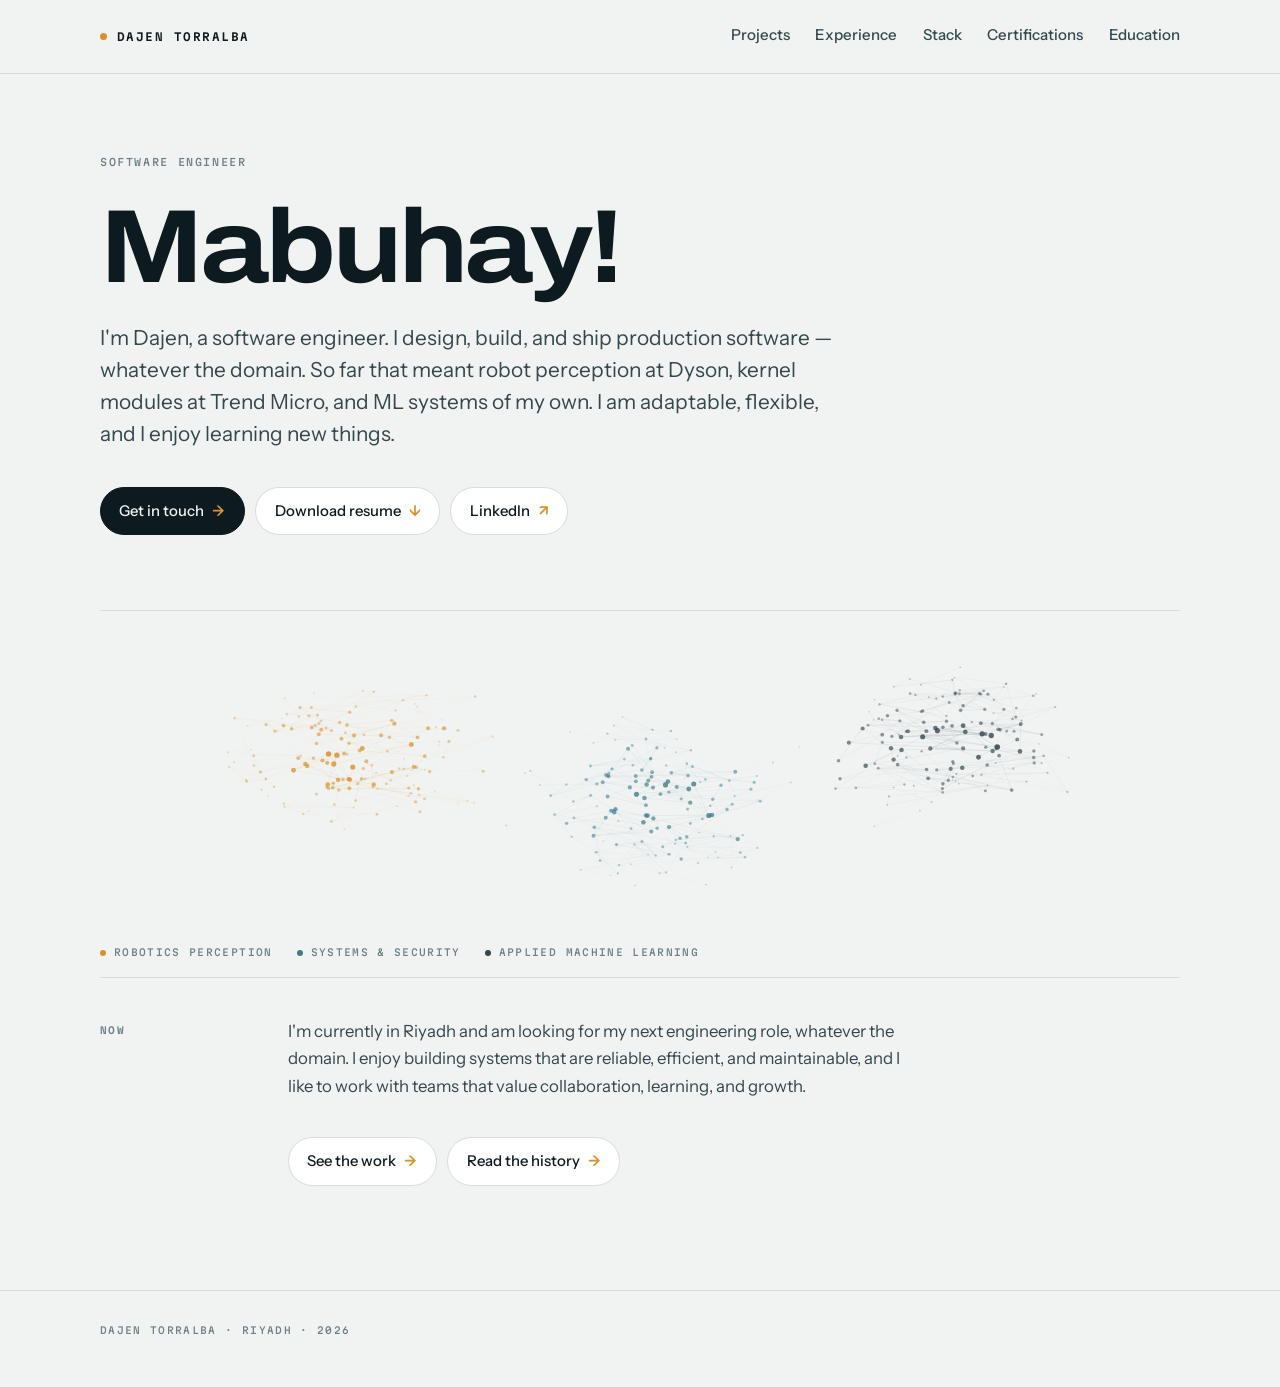
==== index.html @ 3a0ca4c9 "Add portfolio site pages, styles, and GitHub Pages deploy workflow" ====
<!DOCTYPE html>
<html lang="en">
  <head>
    <meta charset="UTF-8" />
    <meta name="viewport" content="width=device-width, initial-scale=1.0" />
    <meta name="description" content="Dajen Torralba is a software engineer in Riyadh working across robotics perception, systems security, and applied machine learning." />
    <title>Dajen Torralba — Software Engineer</title>

    <meta property="og:type" content="website" />
    <meta property="og:title" content="Dajen Torralba — Software Engineer" />
    <meta property="og:description" content="Dajen Torralba is a software engineer in Riyadh working across robotics perception, systems security, and applied machine learning." />
    <meta name="twitter:card" content="summary_large_image" />

    <link rel="icon" href="data:image/svg+xml,<svg xmlns='http://www.w3.org/2000/svg' viewBox='0 0 32 32'><circle cx='16' cy='16' r='9' fill='%23d9922b'/></svg>" />

    <link rel="preconnect" href="https://fonts.googleapis.com" />
    <link rel="preconnect" href="https://fonts.gstatic.com" crossorigin />
    <link
      href="https://fonts.googleapis.com/css2?family=Archivo:wdth,wght@100..125,400..800&family=Instrument+Sans:wght@400..700&family=Martian+Mono:wght@400..700&display=swap"
      rel="stylesheet"
    />
    <link rel="stylesheet" href="styles.css" />
    <script>document.documentElement.classList.add("js");</script>
  </head>
  <body>
    <a class="skip-link" href="#main">Skip to content</a>

    <header class="masthead">
      <div class="shell masthead__inner">
        <a class="brand" href="index.html">Dajen&nbsp;Torralba</a>
        <nav class="nav" data-nav aria-label="Primary">
        <a href="projects.html">Projects</a>
        <a href="experience.html">Experience</a>
        <a href="stack.html">Stack</a>
        <a href="certifications.html">Certifications</a>
        <a href="education.html">Education</a>
        </nav>
        <button class="menu-toggle" aria-expanded="false" aria-controls="drawer">Menu</button>
      </div>
    </header>

    <div class="scrim"></div>
    <nav id="drawer" class="drawer" data-nav aria-label="Primary mobile">
      <button class="drawer__close" aria-label="Close menu">Close ×</button>
      <a href="projects.html">Projects</a>
      <a href="experience.html">Experience</a>
      <a href="stack.html">Stack</a>
      <a href="certifications.html">Certifications</a>
      <a href="education.html">Education</a>
    </nav>

    <main id="main">
      <section class="shell hero">
        <p class="hero__meta">Software engineer</p>
        <h1 class="hero__greeting">Mabuhay!</h1>
        <p class="hero__lede">
         I'm Dajen, a software engineer. I design, build, and ship production software — whatever the domain. So far that meant 
         robot perception at Dyson, kernel modules at Trend Micro, and ML systems of my own. I am adaptable, flexible, and I enjoy learning 
         new things.
        </p>
        <div class="hero__links">
          <a class="link-btn link-btn--primary" href="mailto:dajen.s.torralba@gmail.com">
            Get in touch <span class="link-btn__arrow" aria-hidden="true">&rarr;</span>
          </a>
          <a class="link-btn" href="Dajen_Torralba_Resume_August_2026.pdf" download>
            Download resume <span class="link-btn__arrow" aria-hidden="true">&darr;</span>
          </a>
          <a class="link-btn" href="https://www.linkedin.com/in/dajen-torralba" target="_blank" rel="noreferrer">
            LinkedIn <span class="link-btn__arrow" aria-hidden="true">&nearr;</span>
          </a>
        </div>
      </section>

      <section class="shell cloud" aria-label="Areas of work">
        <canvas class="cloud__canvas" role="img"
          aria-label="Three clusters of points representing robotics perception, systems and security, and applied machine learning."></canvas>
        <div class="cloud__legend">
          <span class="is-robotics">Robotics perception</span>
          <span class="is-systems">Systems &amp; security</span>
          <span class="is-ml">Applied machine learning</span>
        </div>
      </section>

      <section class="shell rail reveal">
        <p class="rail__label">Now</p>
        <div class="rail__body">
          <p class="page-intro">
            I'm currently in Riyadh and am looking for my next engineering role, whatever the domain. I enjoy building systems that are reliable, efficient, and maintainable, and I like to work with teams that value collaboration, learning, and growth.
          </p>
          <div class="hero__links">
            <a class="link-btn" href="projects.html">See the work <span class="link-btn__arrow" aria-hidden="true">&rarr;</span></a>
            <a class="link-btn" href="experience.html">Read the history <span class="link-btn__arrow" aria-hidden="true">&rarr;</span></a>
          </div>
        </div>
      </section>

    </main>

    <footer class="footer">
      <div class="shell footer__inner">
        <p>Dajen Torralba · Riyadh · 2026</p>
      </div>
    </footer>

    <script src="script.js"></script>
  </body>
</html>
---- styles.css ----
/* ============================================================
   Dajen Torralba — portfolio
   Direction: instrumentation. Signal in, inference out.
   ============================================================ */

:root {
  color-scheme: light;

  /* Depth-map palette: cold = distant/secondary, warm = near/active */
  --ink:      #0d1a1f;
  --ink-2:    #33474f;
  --ink-3:    #6c8189;
  --paper:    #f1f3f2;
  --surface:  #ffffff;
  --line:     #d7dddb;
  --line-soft:#e6eae9;
  --far:      #3e7c8c;
  --near:     #d9922b;

  --display: "Archivo", ui-sans-serif, system-ui, sans-serif;
  --body:    "Instrument Sans", ui-sans-serif, system-ui, sans-serif;
  --mono:    "Martian Mono", ui-monospace, "SF Mono", Menlo, monospace;

  --rail: 9rem;
  --gap:  2.75rem;
  --radius: 2px;
}

*,
*::before,
*::after {
  box-sizing: border-box;
}

html {
  scroll-behavior: smooth;
  -webkit-text-size-adjust: 100%;
}

body {
  margin: 0;
  min-height: 100vh;
  background: var(--paper);
  color: var(--ink);
  font-family: var(--body);
  font-size: 16px;
  line-height: 1.65;
  font-synthesis-weight: none;
  -webkit-font-smoothing: antialiased;
}

a {
  color: inherit;
  text-decoration: none;
}

button {
  font: inherit;
  color: inherit;
  border: none;
  background: none;
  padding: 0;
  cursor: pointer;
}

img,
canvas {
  display: block;
  max-width: 100%;
}

:focus-visible {
  outline: 2px solid var(--near);
  outline-offset: 3px;
  border-radius: var(--radius);
}

.skip-link {
  position: absolute;
  left: -9999px;
  top: 0;
  background: var(--ink);
  color: var(--paper);
  padding: 0.75rem 1rem;
  z-index: 100;
}

.skip-link:focus {
  left: 0;
}

/* ---------- shell ---------------------------------------- */

.shell {
  width: min(1080px, 100% - 3rem);
  margin-inline: auto;
}

/* ---------- masthead ------------------------------------- */

.masthead {
  border-bottom: 1px solid var(--line);
  background: var(--paper);
  position: sticky;
  top: 0;
  z-index: 20;
}

.masthead__inner {
  display: flex;
  align-items: center;
  justify-content: space-between;
  gap: 1.5rem;
  padding-block: 1.1rem;
}

.brand {
  font-family: var(--mono);
  font-size: 0.68rem;
  font-weight: 600;
  letter-spacing: 0.14em;
  text-transform: uppercase;
  line-height: 1.3;
  display: inline-flex;
  align-items: center;
  gap: 0.6rem;
}

.brand::before {
  content: "";
  width: 7px;
  height: 7px;
  border-radius: 50%;
  background: var(--near);
  flex: none;
}

.nav {
  display: none;
  gap: 1.6rem;
}

.nav a {
  font-size: 0.94rem;
  font-weight: 500;
  color: var(--ink-2);
  padding-block: 0.35rem;
  border-bottom: 2px solid transparent;
  transition: color 140ms ease, border-color 140ms ease;
}

.nav a:hover {
  color: var(--ink);
}

.nav a[aria-current="page"] {
  color: var(--ink);
  border-bottom-color: var(--near);
}

.menu-toggle {
  font-family: var(--mono);
  font-size: 0.62rem;
  font-weight: 600;
  letter-spacing: 0.14em;
  text-transform: uppercase;
  padding: 0.6rem 0.9rem;
  border: 1px solid var(--line);
  border-radius: 999px;
  background: var(--surface);
}

/* ---------- drawer (mobile) ------------------------------ */

.scrim {
  position: fixed;
  inset: 0;
  background: rgba(13, 26, 31, 0.35);
  opacity: 0;
  pointer-events: none;
  transition: opacity 200ms ease;
  z-index: 29;
}

.scrim.is-open {
  opacity: 1;
  pointer-events: auto;
}

.drawer {
  position: fixed;
  inset: 0 0 0 auto;
  width: min(300px, 84vw);
  background: var(--surface);
  border-left: 1px solid var(--line);
  padding: 1.5rem 1.25rem;
  transform: translateX(105%);
  transition: transform 240ms cubic-bezier(0.32, 0.72, 0, 1);
  z-index: 30;
  display: flex;
  flex-direction: column;
  gap: 0.2rem;
}

.drawer.is-open {
  transform: translateX(0);
}

.drawer__close {
  align-self: flex-end;
  font-family: var(--mono);
  font-size: 0.62rem;
  letter-spacing: 0.14em;
  text-transform: uppercase;
  color: var(--ink-3);
  margin-bottom: 1.25rem;
}

.drawer a {
  display: block;
  padding: 0.8rem 0.75rem;
  font-size: 1.02rem;
  border-bottom: 1px solid var(--line-soft);
  color: var(--ink-2);
}

.drawer a[aria-current="page"] {
  color: var(--ink);
  font-weight: 600;
}

.drawer a[aria-current="page"]::before {
  content: "";
  display: inline-block;
  width: 6px;
  height: 6px;
  border-radius: 50%;
  background: var(--near);
  margin-right: 0.6rem;
  vertical-align: middle;
}

/* ---------- hero ----------------------------------------- */

.hero {
  padding-block: clamp(3rem, 7vw, 5rem) clamp(1.5rem, 3vw, 2.25rem);
}

.hero__greeting {
  font-family: var(--display);
  font-size: clamp(3.4rem, 9vw, 6.5rem);
  font-weight: 700;
  font-stretch: 112%;
  letter-spacing: -0.03em;
  line-height: 0.95;
  margin: 0 0 1.5rem;
}

.hero__lede {
  font-size: clamp(1.05rem, 1.9vw, 1.3rem);
  line-height: 1.55;
  color: var(--ink-2);
  max-width: 54ch;
  margin: 0;
}

.hero__meta {
  font-family: var(--mono);
  font-size: 0.63rem;
  font-weight: 500;
  letter-spacing: 0.16em;
  text-transform: uppercase;
  color: var(--ink-3);
  margin: 0 0 1.75rem;
}

.hero__links {
  display: flex;
  flex-wrap: wrap;
  gap: 0.65rem;
  margin-top: 2.25rem;
}

.link-btn {
  display: inline-flex;
  align-items: center;
  gap: 0.5rem;
  padding: 0.7rem 1.15rem;
  border: 1px solid var(--line);
  border-radius: 999px;
  background: var(--surface);
  font-size: 0.93rem;
  font-weight: 500;
  transition: border-color 140ms ease, transform 140ms ease;
}

.link-btn:hover {
  border-color: var(--ink-3);
  transform: translateY(-1px);
}

.link-btn--primary {
  background: var(--ink);
  color: var(--paper);
  border-color: var(--ink);
}

.link-btn--primary:hover {
  border-color: var(--ink);
}

.link-btn__arrow {
  color: var(--near);
  font-weight: 600;
}

/* ---------- signature: point cloud ----------------------- */

.cloud {
  position: relative;
  margin-top: clamp(1.75rem, 3vw, 2.5rem);
  border-top: 1px solid var(--line);
  border-bottom: 1px solid var(--line);
  padding-block: 0.5rem;
}

.cloud__canvas {
  width: 100%;
  height: clamp(230px, 28vw, 310px);
}

.cloud__legend {
  display: flex;
  flex-wrap: wrap;
  gap: 1.5rem;
  padding-block: 1rem 0.5rem;
  font-family: var(--mono);
  font-size: 0.6rem;
  font-weight: 500;
  letter-spacing: 0.14em;
  text-transform: uppercase;
  color: var(--ink-3);
}

.cloud__legend span {
  display: inline-flex;
  align-items: center;
  gap: 0.5rem;
}

.cloud__legend span::before {
  content: "";
  width: 6px;
  height: 6px;
  border-radius: 50%;
}

.cloud__legend .is-robotics::before { background: var(--near); }
.cloud__legend .is-systems::before  { background: var(--far); }
.cloud__legend .is-ml::before       { background: var(--ink-2); }

/* ---------- page header ---------------------------------- */

.page-head {
  padding-block: clamp(3rem, 6vw, 4.5rem) 2.25rem;
}

.eyebrow {
  font-family: var(--mono);
  font-size: 0.62rem;
  font-weight: 600;
  letter-spacing: 0.18em;
  text-transform: uppercase;
  color: var(--near);
  margin: 0 0 1rem;
}

.page-title {
  font-family: var(--display);
  font-size: clamp(2.4rem, 5.5vw, 3.6rem);
  font-weight: 700;
  font-stretch: 108%;
  letter-spacing: -0.025em;
  line-height: 1;
  margin: 0 0 1rem;
}

.page-intro {
  font-size: 1.05rem;
  color: var(--ink-2);
  max-width: 58ch;
  margin: 0;
}

/* ---------- rail layout ---------------------------------- */

.rail {
  display: grid;
  grid-template-columns: var(--rail) 1fr;
  gap: var(--gap);
  padding-block: 2.5rem;
  border-top: 1px solid var(--line);
}

/* the cloud already draws a rule beneath its legend */
.cloud + .rail {
  border-top: none;
}

.rail__label {
  font-family: var(--mono);
  font-size: 0.6rem;
  font-weight: 600;
  letter-spacing: 0.14em;
  text-transform: uppercase;
  color: var(--ink-3);
  line-height: 1.6;
  margin: 0.35rem 0 0;
  align-self: start;
}

.rail__body > *:first-child {
  margin-top: 0;
}

/* ---------- plates (projects / certs / education) -------- */

.plates {
  display: grid;
  gap: 1.25rem;
}

.plate {
  background: var(--surface);
  border: 1px solid var(--line);
  border-radius: var(--radius);
  padding: 1.5rem 1.6rem;
  transition: border-color 160ms ease;
}

.plate:hover {
  border-color: var(--ink-3);
}

.plate__title {
  font-family: var(--display);
  font-size: 1.22rem;
  font-weight: 650;
  letter-spacing: -0.01em;
  line-height: 1.25;
  margin: 0 0 0.6rem;
}

.plate__meta {
  font-family: var(--mono);
  font-size: 0.62rem;
  font-weight: 500;
  letter-spacing: 0.1em;
  text-transform: uppercase;
  color: var(--ink-3);
  margin: 0 0 0.75rem;
}

.plate p {
  margin: 0;
  color: var(--ink-2);
  font-size: 0.97rem;
}

.plate__link {
  display: inline-flex;
  align-items: center;
  gap: 0.4rem;
  margin-top: 1rem;
  font-size: 0.88rem;
  font-weight: 600;
  color: var(--ink);
  border-bottom: 1px solid var(--near);
  padding-bottom: 1px;
}

.plate__link:hover {
  color: var(--far);
}

/* ---------- timeline ------------------------------------- */

.entry {
  display: grid;
  grid-template-columns: var(--rail) 1fr;
  gap: var(--gap);
  padding-block: 2.5rem;
  border-top: 1px solid var(--line);
  position: relative;
}

.entry::before {
  content: "";
  position: absolute;
  top: -1px;
  left: 0;
  width: 28px;
  height: 3px;
  background: var(--near);
}

.entry__date {
  font-family: var(--mono);
  font-size: 0.6rem;
  font-weight: 600;
  letter-spacing: 0.1em;
  text-transform: uppercase;
  color: var(--ink-3);
  margin: 0.35rem 0 0;
  align-self: start;
  line-height: 1.7;
}

.entry__org {
  font-family: var(--display);
  font-size: 1.45rem;
  font-weight: 700;
  font-stretch: 105%;
  letter-spacing: -0.015em;
  line-height: 1.15;
  margin: 0 0 0.3rem;
}

.entry__role {
  font-size: 1rem;
  color: var(--far);
  font-weight: 600;
  margin: 0 0 1.1rem;
}

.entry__list {
  margin: 0;
  padding: 0;
  list-style: none;
  display: grid;
  gap: 0.7rem;
}

.entry__list li {
  position: relative;
  padding-left: 1.15rem;
  color: var(--ink-2);
  font-size: 0.97rem;
}

.entry__list li::before {
  content: "";
  position: absolute;
  left: 0;
  top: 0.68em;
  width: 5px;
  height: 1px;
  background: var(--ink-3);
}

/* ---------- stack ---------------------------------------- */

.tags {
  display: flex;
  flex-wrap: wrap;
  gap: 0.5rem;
}

.plate .tags {
  margin-bottom: 0.9rem;
}

.tags span {
  display: inline-flex;
  align-items: center;
  padding: 0.45rem 0.85rem;
  border: 1px solid var(--line);
  border-radius: var(--radius);
  background: var(--surface);
  font-size: 0.88rem;
  color: var(--ink-2);
  transition: border-color 140ms ease, color 140ms ease;
}

.tags span:hover {
  border-color: var(--far);
  color: var(--ink);
}

/* ---------- footer --------------------------------------- */

.footer {
  border-top: 1px solid var(--line);
  margin-top: 4rem;
  padding-block: 2rem 3rem;
}

.footer__inner {
  display: flex;
  flex-wrap: wrap;
  gap: 1rem 2rem;
  justify-content: space-between;
  align-items: baseline;
}

.footer p {
  margin: 0;
  font-family: var(--mono);
  font-size: 0.6rem;
  font-weight: 500;
  letter-spacing: 0.14em;
  text-transform: uppercase;
  color: var(--ink-3);
}

/* ---------- reveal --------------------------------------- */

/* Gated on .js so that with scripting disabled the content is simply
   visible rather than stuck at opacity 0. */
html.js .reveal {
  opacity: 0;
  transform: translateY(10px);
  transition: opacity 600ms ease, transform 600ms ease;
}

html.js .reveal.is-visible {
  opacity: 1;
  transform: none;
}

/* ---------- responsive ----------------------------------- */

@media (min-width: 900px) {
  .nav {
    display: flex;
  }

  .menu-toggle,
  .drawer,
  .scrim {
    display: none;
  }
}

@media (min-width: 720px) {
  .plates--two {
    grid-template-columns: repeat(2, minmax(0, 1fr));
  }
}

@media (max-width: 719px) {
  .shell {
    width: calc(100% - 2.25rem);
  }

  .rail,
  .entry {
    grid-template-columns: 1fr;
    gap: 0.9rem;
  }

  .rail__label,
  .entry__date {
    margin-top: 0;
  }
}

@media (prefers-reduced-motion: reduce) {
  html {
    scroll-behavior: auto;
  }

  *,
  *::before,
  *::after {
    animation-duration: 0.01ms !important;
    transition-duration: 0.01ms !important;
  }

  html.js .reveal {
    opacity: 1;
    transform: none;
  }
}

/* ---------- credential readout --------------------------- */

.marks {
  display: flex;
  flex-wrap: wrap;
  gap: 0 2.25rem;
  margin: 1.25rem 0 0;
  padding: 0;
}

.marks > div {
  padding-left: 0.9rem;
  border-left: 2px solid var(--near);
  margin-block: 0.5rem;
}

.marks dt {
  font-family: var(--mono);
  font-size: 0.55rem;
  font-weight: 600;
  letter-spacing: 0.14em;
  text-transform: uppercase;
  color: var(--ink-3);
  margin: 0 0 0.15rem;
}

.marks dd {
  margin: 0;
  font-family: var(--display);
  font-size: 1.05rem;
  font-weight: 650;
  letter-spacing: -0.01em;
  color: var(--ink);
  line-height: 1.25;
}
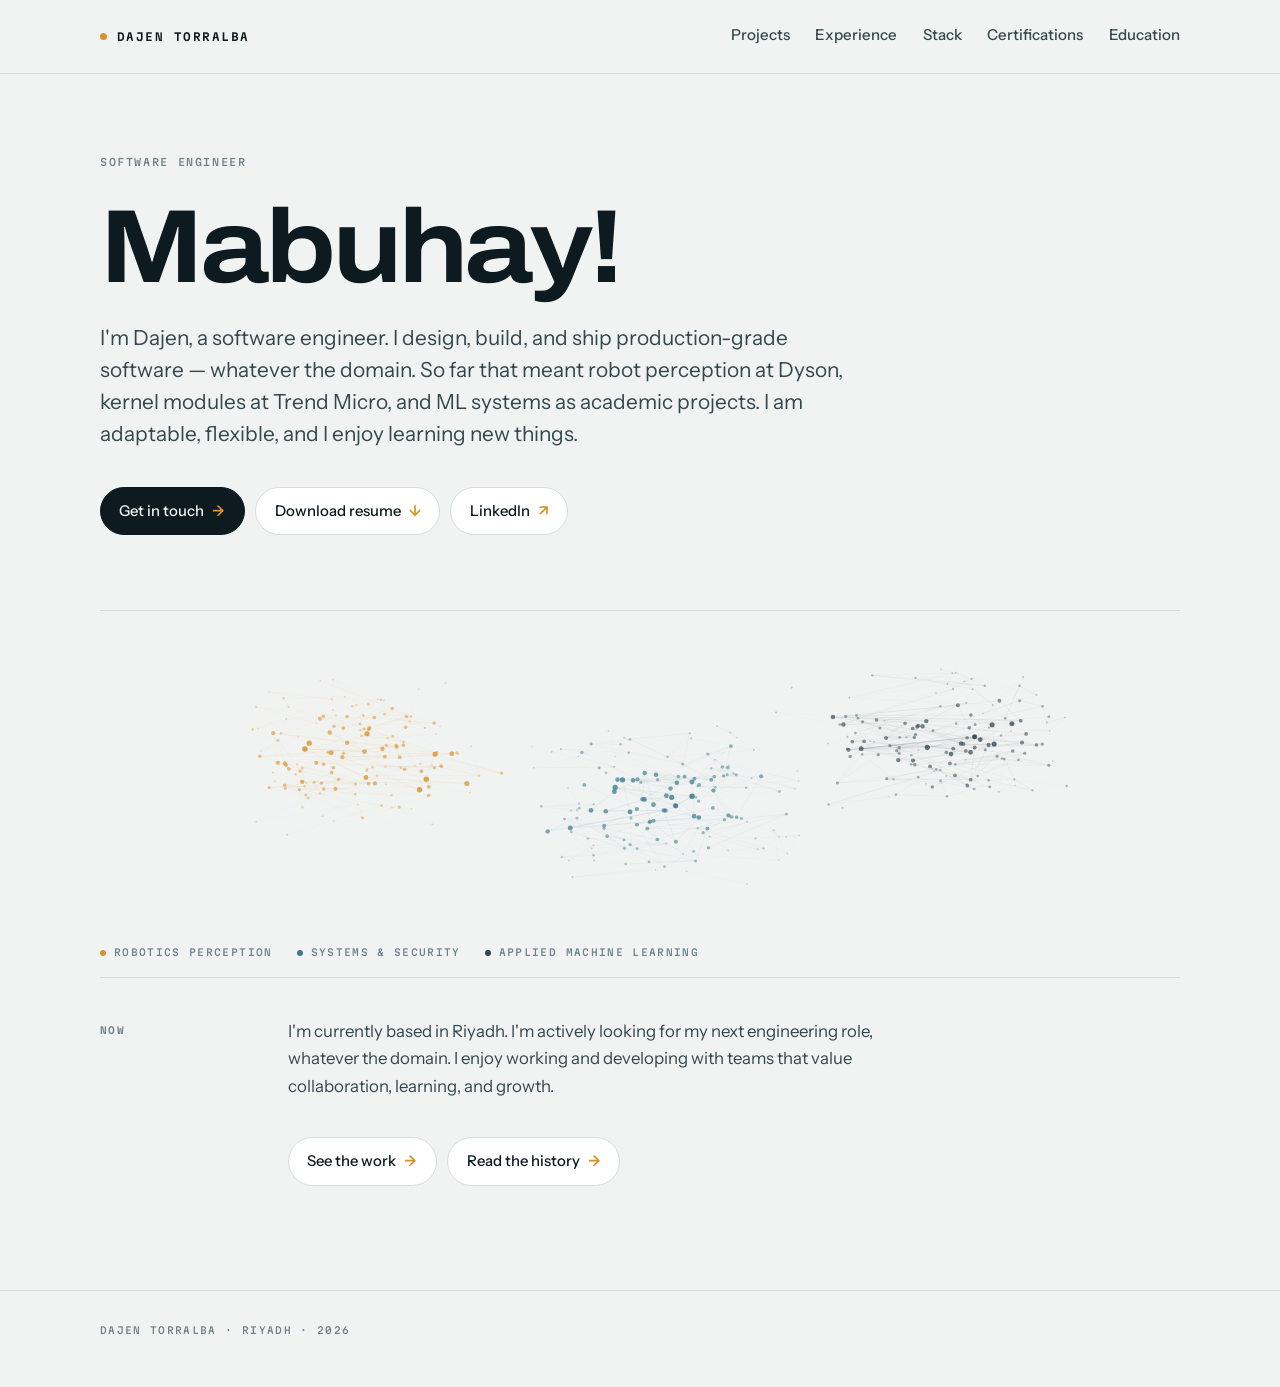
==== commit e9aa6631: "Refine hero and Now section copy" ====
--- a/index.html
+++ b/index.html
@@ -54,8 +54,8 @@
         <p class="hero__meta">Software engineer</p>
         <h1 class="hero__greeting">Mabuhay!</h1>
         <p class="hero__lede">
-         I'm Dajen, a software engineer. I design, build, and ship production software — whatever the domain. So far that meant 
-         robot perception at Dyson, kernel modules at Trend Micro, and ML systems of my own. I am adaptable, flexible, and I enjoy learning 
+         I'm Dajen, a software engineer. I design, build, and ship production-grade software — whatever the domain. So far that meant 
+         robot perception at Dyson, kernel modules at Trend Micro, and ML systems as academic projects. I am adaptable, flexible, and I enjoy learning 
          new things.
         </p>
         <div class="hero__links">
@@ -85,7 +85,7 @@
         <p class="rail__label">Now</p>
         <div class="rail__body">
           <p class="page-intro">
-            I'm currently in Riyadh and am looking for my next engineering role, whatever the domain. I enjoy building systems that are reliable, efficient, and maintainable, and I like to work with teams that value collaboration, learning, and growth.
+            I'm currently based in Riyadh. I'm actively looking for my next engineering role, whatever the domain. I enjoy working and developing with teams that value collaboration, learning, and growth.
           </p>
           <div class="hero__links">
             <a class="link-btn" href="projects.html">See the work <span class="link-btn__arrow" aria-hidden="true">&rarr;</span></a>
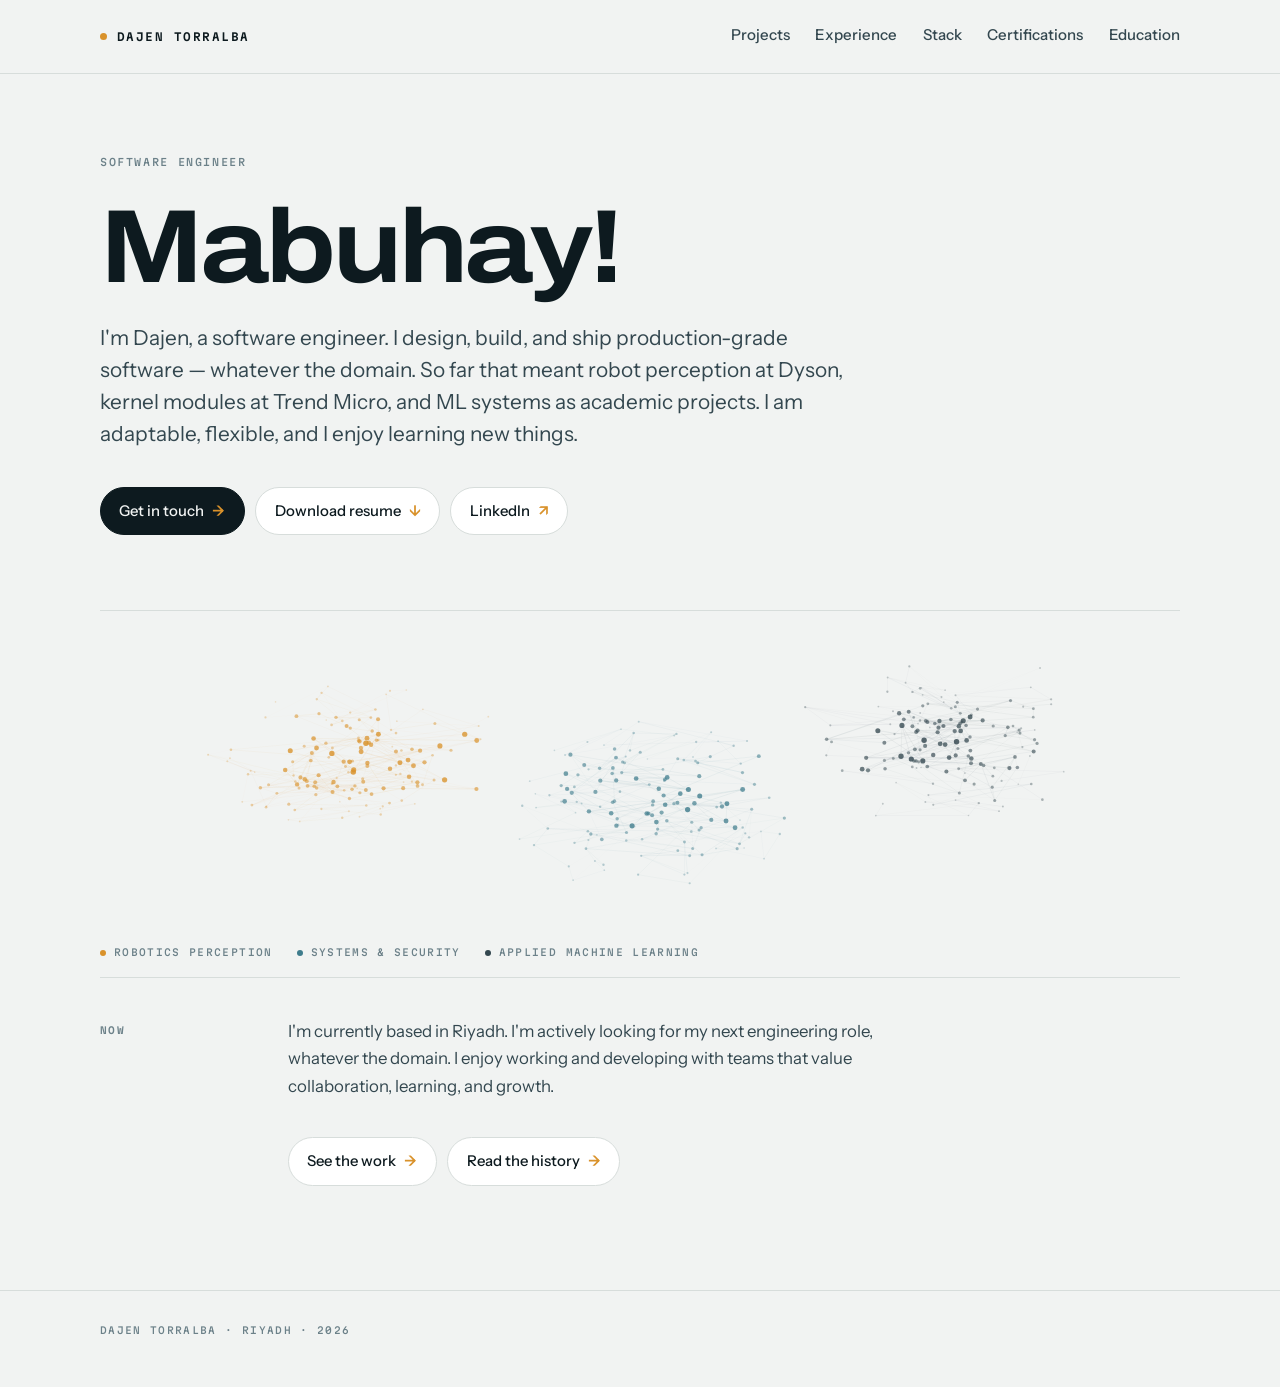
==== commit 82f56117: "Add Umami analytics with custom event tracking Pageviews come from a cookieless Umami beacon in each" ====
--- a/index.html
+++ b/index.html
@@ -21,6 +21,15 @@
     />
     <link rel="stylesheet" href="styles.css" />
     <script>document.documentElement.classList.add("js");</script>
+    <!-- Umami analytics: cookieless pageviews. Custom events are
+         emitted from script.js. Scoped to the live host so local
+         previews don't count as traffic. -->
+    <script
+      defer
+      src="https://cloud.umami.is/script.js"
+      data-website-id="7c1a7ca9-946a-44bf-9232-5adcb33ba01f"
+      data-domains="dajentorralba.github.io"
+    ></script>
   </head>
   <body>
     <a class="skip-link" href="#main">Skip to content</a>
--- a/styles.css
+++ b/styles.css
@@ -516,7 +516,7 @@
   line-height: 1.7;
 }
 
-.entry__org {
+.entry__role {
   font-family: var(--display);
   font-size: 1.45rem;
   font-weight: 700;
@@ -526,7 +526,7 @@
   margin: 0 0 0.3rem;
 }
 
-.entry__role {
+.entry__org {
   font-size: 1rem;
   color: var(--far);
   font-weight: 600;
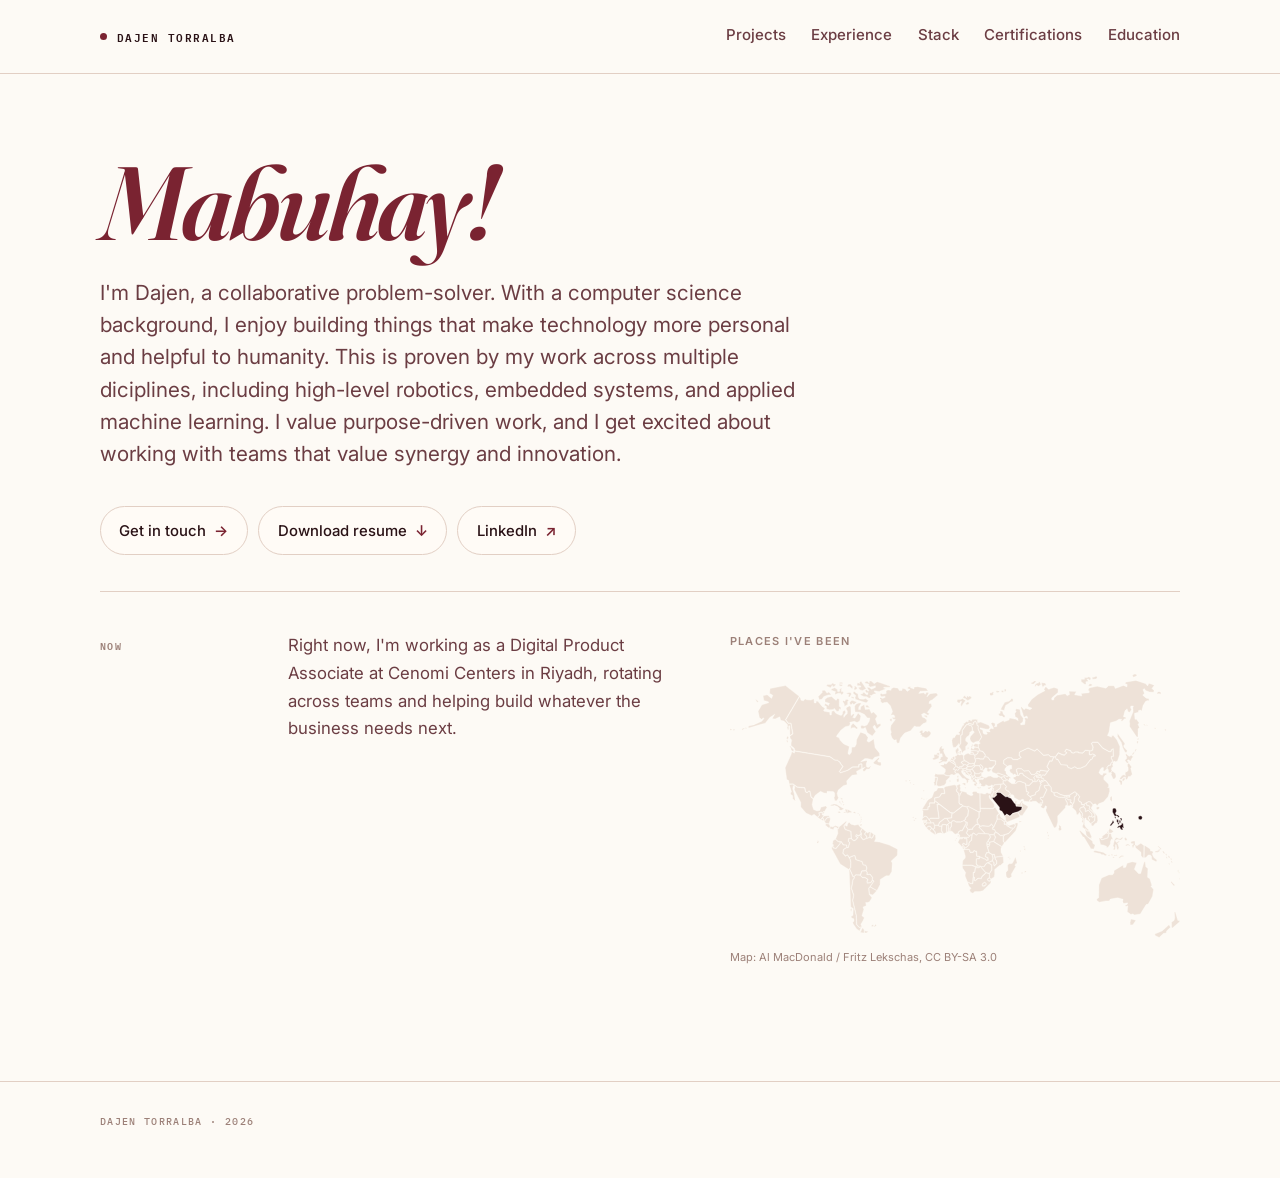
==== commit 2d9ea56a: "Website rebranding and revamp with code refactoring." ====
--- a/index.html
+++ b/index.html
@@ -16,7 +16,7 @@
     <link rel="preconnect" href="https://fonts.googleapis.com" />
     <link rel="preconnect" href="https://fonts.gstatic.com" crossorigin />
     <link
-      href="https://fonts.googleapis.com/css2?family=Archivo:wdth,wght@100..125,400..800&family=Instrument+Sans:wght@400..700&family=Martian+Mono:wght@400..700&display=swap"
+      href="https://fonts.googleapis.com/css2?family=Fraunces:ital,wght@0,300..900;1,300..900&family=Inter:wght@400..700&family=IBM+Plex+Mono:wght@400..700&display=swap"
       rel="stylesheet"
     />
     <link rel="stylesheet" href="styles.css" />
@@ -60,15 +60,17 @@
 
     <main id="main">
       <section class="shell hero">
-        <p class="hero__meta">Software engineer</p>
         <h1 class="hero__greeting">Mabuhay!</h1>
         <p class="hero__lede">
-         I'm Dajen, a software engineer. I design, build, and ship production-grade software — whatever the domain. So far that meant 
-         robot perception at Dyson, kernel modules at Trend Micro, and ML systems as academic projects. I am adaptable, flexible, and I enjoy learning 
-         new things.
+         I'm Dajen, a collaborative problem-solver. With a computer science background, I enjoy  
+         building things that make technology more personal and helpful to humanity. This is proven 
+         by my work across multiple diciplines, including high-level robotics, embedded 
+         systems, and applied machine learning. I value purpose-driven work, and I get excited 
+         about working with teams that value synergy and innovation.
+
         </p>
         <div class="hero__links">
-          <a class="link-btn link-btn--primary" href="mailto:dajen.s.torralba@gmail.com">
+          <a class="link-btn" href="mailto:dajen.s.torralba@gmail.com">
             Get in touch <span class="link-btn__arrow" aria-hidden="true">&rarr;</span>
           </a>
           <a class="link-btn" href="Dajen_Torralba_Resume_August_2026.pdf" download>
@@ -80,34 +82,35 @@
         </div>
       </section>
 
-      <section class="shell cloud" aria-label="Areas of work">
-        <canvas class="cloud__canvas" role="img"
-          aria-label="Three clusters of points representing robotics perception, systems and security, and applied machine learning."></canvas>
-        <div class="cloud__legend">
-          <span class="is-robotics">Robotics perception</span>
-          <span class="is-systems">Systems &amp; security</span>
-          <span class="is-ml">Applied machine learning</span>
+      <section class="shell now-map reveal">
+        <div class="rail now-map__now">
+          <p class="rail__label">Now</p>
+          <div class="rail__body">
+            <p class="page-intro">
+              Right now, I'm working as a Digital Product Associate at Cenomi Centers in Riyadh, rotating 
+              across teams and helping build whatever the business needs next.
+            </p>
+          </div>
+        </div>
+
+        <div class="travel-map now-map__travel">
+          <div class="travel-map-header">
+            <span class="travel-map-label">Places I've been</span>
+          </div>
+          <div class="map-figure" id="map-figure">
+            <!-- the SVG gets injected here by script.js -->
+            <div class="map-tooltip" id="map-tooltip"></div>
+          </div>
+          <p class="map-credit">
+            Map: <a href="https://github.com/flekschas/simple-world-map" target="_blank" rel="noreferrer">Al MacDonald / Fritz Lekschas</a>, CC BY-SA 3.0
+          </p>
         </div>
       </section>
-
-      <section class="shell rail reveal">
-        <p class="rail__label">Now</p>
-        <div class="rail__body">
-          <p class="page-intro">
-            I'm currently based in Riyadh. I'm actively looking for my next engineering role, whatever the domain. I enjoy working and developing with teams that value collaboration, learning, and growth.
-          </p>
-          <div class="hero__links">
-            <a class="link-btn" href="projects.html">See the work <span class="link-btn__arrow" aria-hidden="true">&rarr;</span></a>
-            <a class="link-btn" href="experience.html">Read the history <span class="link-btn__arrow" aria-hidden="true">&rarr;</span></a>
-          </div>
-        </div>
-      </section>
-
     </main>
 
     <footer class="footer">
       <div class="shell footer__inner">
-        <p>Dajen Torralba · Riyadh · 2026</p>
+        <p>Dajen Torralba · 2026</p>
       </div>
     </footer>
 
--- a/styles.css
+++ b/styles.css
@@ -6,23 +6,23 @@
 :root {
   color-scheme: light;
 
-  /* Depth-map palette: cold = distant/secondary, warm = near/active */
-  --ink:      #0d1a1f;
-  --ink-2:    #33474f;
-  --ink-3:    #6c8189;
-  --paper:    #f1f3f2;
-  --surface:  #ffffff;
-  --line:     #d7dddb;
-  --line-soft:#e6eae9;
-  --far:      #3e7c8c;
-  --near:     #d9922b;
-
-  --display: "Archivo", ui-sans-serif, system-ui, sans-serif;
-  --body:    "Instrument Sans", ui-sans-serif, system-ui, sans-serif;
-  --mono:    "Martian Mono", ui-monospace, "SF Mono", Menlo, monospace;
+  /* Warm editorial palette: burgundy + antique brass on ivory paper */
+  --ink: #2a1216;
+  --ink-2: #6b3d43;
+  --ink-3: #9c8078;
+  --paper: #fdfaf5;
+  --surface: #fffbf6;
+  --line: #e2cfc4;
+  --line-soft: #eee2d8;
+  --far: #7a2331;
+  --near: #7a2331;
+
+  --display: "Fraunces", ui-serif, Georgia, serif;
+  --body: "Inter", ui-sans-serif, system-ui, sans-serif;
+  --mono: "IBM Plex Mono", ui-monospace, "SF Mono", Menlo, monospace;
 
   --rail: 9rem;
-  --gap:  2.75rem;
+  --gap: 2.75rem;
   --radius: 2px;
 }
 
@@ -170,12 +170,104 @@
   background: var(--surface);
 }
 
+/* ---------- map ------------------------------ */
+
+.now-map {
+  display: grid;
+  grid-template-columns: 1.3fr 1fr;
+  gap: var(--gap);
+  padding-block: 2.5rem;
+  border-top: 1px solid var(--line);
+  align-items: start;
+}
+
+.now-map__now.rail {
+  border-top: none;
+  padding-block: 0;
+}
+
+.travel-map-header {
+  display: flex;
+  align-items: baseline;
+  justify-content: space-between;
+  margin-bottom: 24px;
+  flex-wrap: wrap;
+  gap: 8px;
+}
+
+.travel-map-label {
+  font-size: 11px;
+  letter-spacing: 0.12em;
+  text-transform: uppercase;
+  color: var(--ink-3);
+  font-weight: 600;
+}
+
+.map-figure {
+  position: relative;
+  width: 100%;
+}
+
+.map-figure svg {
+  width: 100%;
+  height: auto;
+  display: block;
+}
+
+.map-figure svg path {
+  fill: var(--line-soft);
+  stroke: var(--surface);
+  stroke-width: 0.6;
+  transition: fill 0.15s ease;
+  cursor: default;
+}
+
+.map-figure svg path.visited {
+  fill: var(--ink);
+  cursor: pointer;
+}
+
+.map-figure svg g[id]:hover path,
+.map-figure svg path:hover {
+  fill: var(--near);
+}
+
+.map-tooltip {
+  position: absolute;
+  pointer-events: none;
+  background: var(--ink);
+  color: #fff;
+  font-size: 12px;
+  font-weight: 500;
+  padding: 5px 10px;
+  border-radius: 6px;
+  transform: translate(-50%, -130%);
+  white-space: nowrap;
+  opacity: 0;
+  transition: opacity 0.1s ease;
+  z-index: 10;
+}
+
+.map-tooltip.visible {
+  opacity: 1;
+}
+
+.map-credit {
+  margin-top: 10px;
+  font-size: 11px;
+  color: var(--ink-3);
+}
+
+.map-credit a {
+  color: inherit;
+}
+
 /* ---------- drawer (mobile) ------------------------------ */
 
 .scrim {
   position: fixed;
   inset: 0;
-  background: rgba(13, 26, 31, 0.35);
+  background: rgba(42, 18, 22, 0.4);
   opacity: 0;
   pointer-events: none;
   transition: opacity 200ms ease;
@@ -248,12 +340,13 @@
 
 .hero__greeting {
   font-family: var(--display);
+  font-style: italic;
   font-size: clamp(3.4rem, 9vw, 6.5rem);
-  font-weight: 700;
-  font-stretch: 112%;
+  font-weight: 600;
   letter-spacing: -0.03em;
   line-height: 0.95;
   margin: 0 0 1.5rem;
+  color: var(--near);
 }
 
 .hero__lede {
@@ -262,16 +355,6 @@
   color: var(--ink-2);
   max-width: 54ch;
   margin: 0;
-}
-
-.hero__meta {
-  font-family: var(--mono);
-  font-size: 0.63rem;
-  font-weight: 500;
-  letter-spacing: 0.16em;
-  text-transform: uppercase;
-  color: var(--ink-3);
-  margin: 0 0 1.75rem;
 }
 
 .hero__links {
@@ -299,66 +382,11 @@
   transform: translateY(-1px);
 }
 
-.link-btn--primary {
-  background: var(--ink);
-  color: var(--paper);
-  border-color: var(--ink);
-}
-
-.link-btn--primary:hover {
-  border-color: var(--ink);
-}
-
 .link-btn__arrow {
   color: var(--near);
   font-weight: 600;
 }
 
-/* ---------- signature: point cloud ----------------------- */
-
-.cloud {
-  position: relative;
-  margin-top: clamp(1.75rem, 3vw, 2.5rem);
-  border-top: 1px solid var(--line);
-  border-bottom: 1px solid var(--line);
-  padding-block: 0.5rem;
-}
-
-.cloud__canvas {
-  width: 100%;
-  height: clamp(230px, 28vw, 310px);
-}
-
-.cloud__legend {
-  display: flex;
-  flex-wrap: wrap;
-  gap: 1.5rem;
-  padding-block: 1rem 0.5rem;
-  font-family: var(--mono);
-  font-size: 0.6rem;
-  font-weight: 500;
-  letter-spacing: 0.14em;
-  text-transform: uppercase;
-  color: var(--ink-3);
-}
-
-.cloud__legend span {
-  display: inline-flex;
-  align-items: center;
-  gap: 0.5rem;
-}
-
-.cloud__legend span::before {
-  content: "";
-  width: 6px;
-  height: 6px;
-  border-radius: 50%;
-}
-
-.cloud__legend .is-robotics::before { background: var(--near); }
-.cloud__legend .is-systems::before  { background: var(--far); }
-.cloud__legend .is-ml::before       { background: var(--ink-2); }
-
 /* ---------- page header ---------------------------------- */
 
 .page-head {
@@ -375,14 +403,26 @@
   margin: 0 0 1rem;
 }
 
+.hero__greeting {
+  font-family: var(--display);
+  font-style: italic;
+  font-size: clamp(3.4rem, 9vw, 6.5rem);
+  font-weight: 600;
+  letter-spacing: -0.03em;
+  line-height: 0.95;
+  margin: 0 0 1.5rem;
+  color: var(--near);
+}
+
 .page-title {
   font-family: var(--display);
+  font-style: italic;
   font-size: clamp(2.4rem, 5.5vw, 3.6rem);
   font-weight: 700;
-  font-stretch: 108%;
   letter-spacing: -0.025em;
   line-height: 1;
   margin: 0 0 1rem;
+  color: var(--near);
 }
 
 .page-intro {
@@ -402,11 +442,6 @@
   border-top: 1px solid var(--line);
 }
 
-/* the cloud already draws a rule beneath its legend */
-.cloud + .rail {
-  border-top: none;
-}
-
 .rail__label {
   font-family: var(--mono);
   font-size: 0.6rem;
@@ -419,7 +454,7 @@
   align-self: start;
 }
 
-.rail__body > *:first-child {
+.rail__body>*:first-child {
   margin-top: 0;
 }
 
@@ -520,7 +555,6 @@
   font-family: var(--display);
   font-size: 1.45rem;
   font-weight: 700;
-  font-stretch: 105%;
   letter-spacing: -0.015em;
   line-height: 1.15;
   margin: 0 0 0.3rem;
@@ -613,6 +647,21 @@
   color: var(--ink-3);
 }
 
+/* ---------- pager ----------------------------------------
+   End-of-page handoff. Sits bottom-right, previous then next,
+   so the pair reads in travel order left to right.
+----------------------------------------------------------- */
+
+.pager {
+  display: flex;
+  flex-wrap: wrap;
+  align-items: center;
+  justify-content: flex-end;
+  gap: 0.65rem;
+  padding-block: 2.5rem;
+  border-top: 1px solid var(--line);
+}
+
 /* ---------- reveal --------------------------------------- */
 
 /* Gated on .js so that with scripting disabled the content is simply
@@ -659,6 +708,15 @@
     gap: 0.9rem;
   }
 
+  .now-map {
+    grid-template-columns: 1fr;
+  }
+
+  .now-map__travel {
+    padding-top: 1.5rem;
+    border-top: 1px solid var(--line-soft);
+  }
+
   .rail__label,
   .entry__date {
     margin-top: 0;
@@ -693,7 +751,7 @@
   padding: 0;
 }
 
-.marks > div {
+.marks>div {
   padding-left: 0.9rem;
   border-left: 2px solid var(--near);
   margin-block: 0.5rem;
@@ -717,4 +775,4 @@
   letter-spacing: -0.01em;
   color: var(--ink);
   line-height: 1.25;
-}
+}
